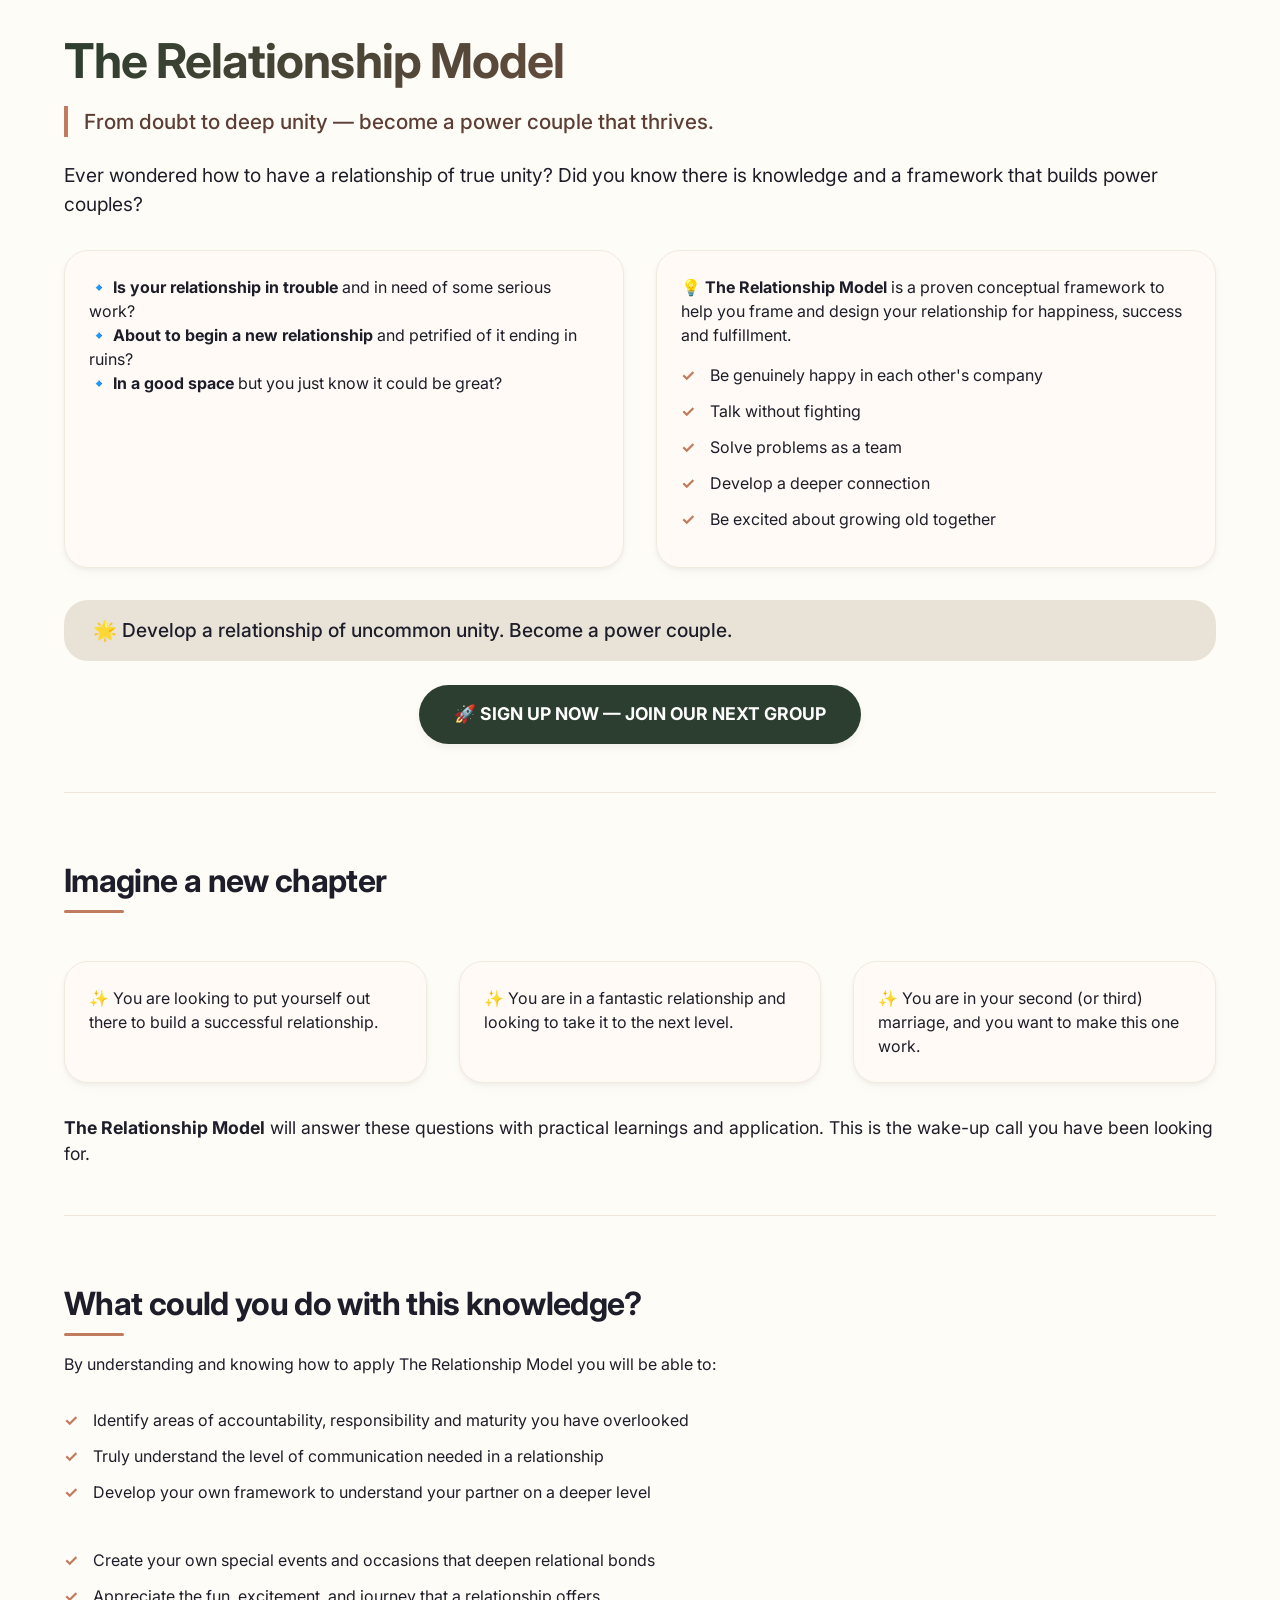
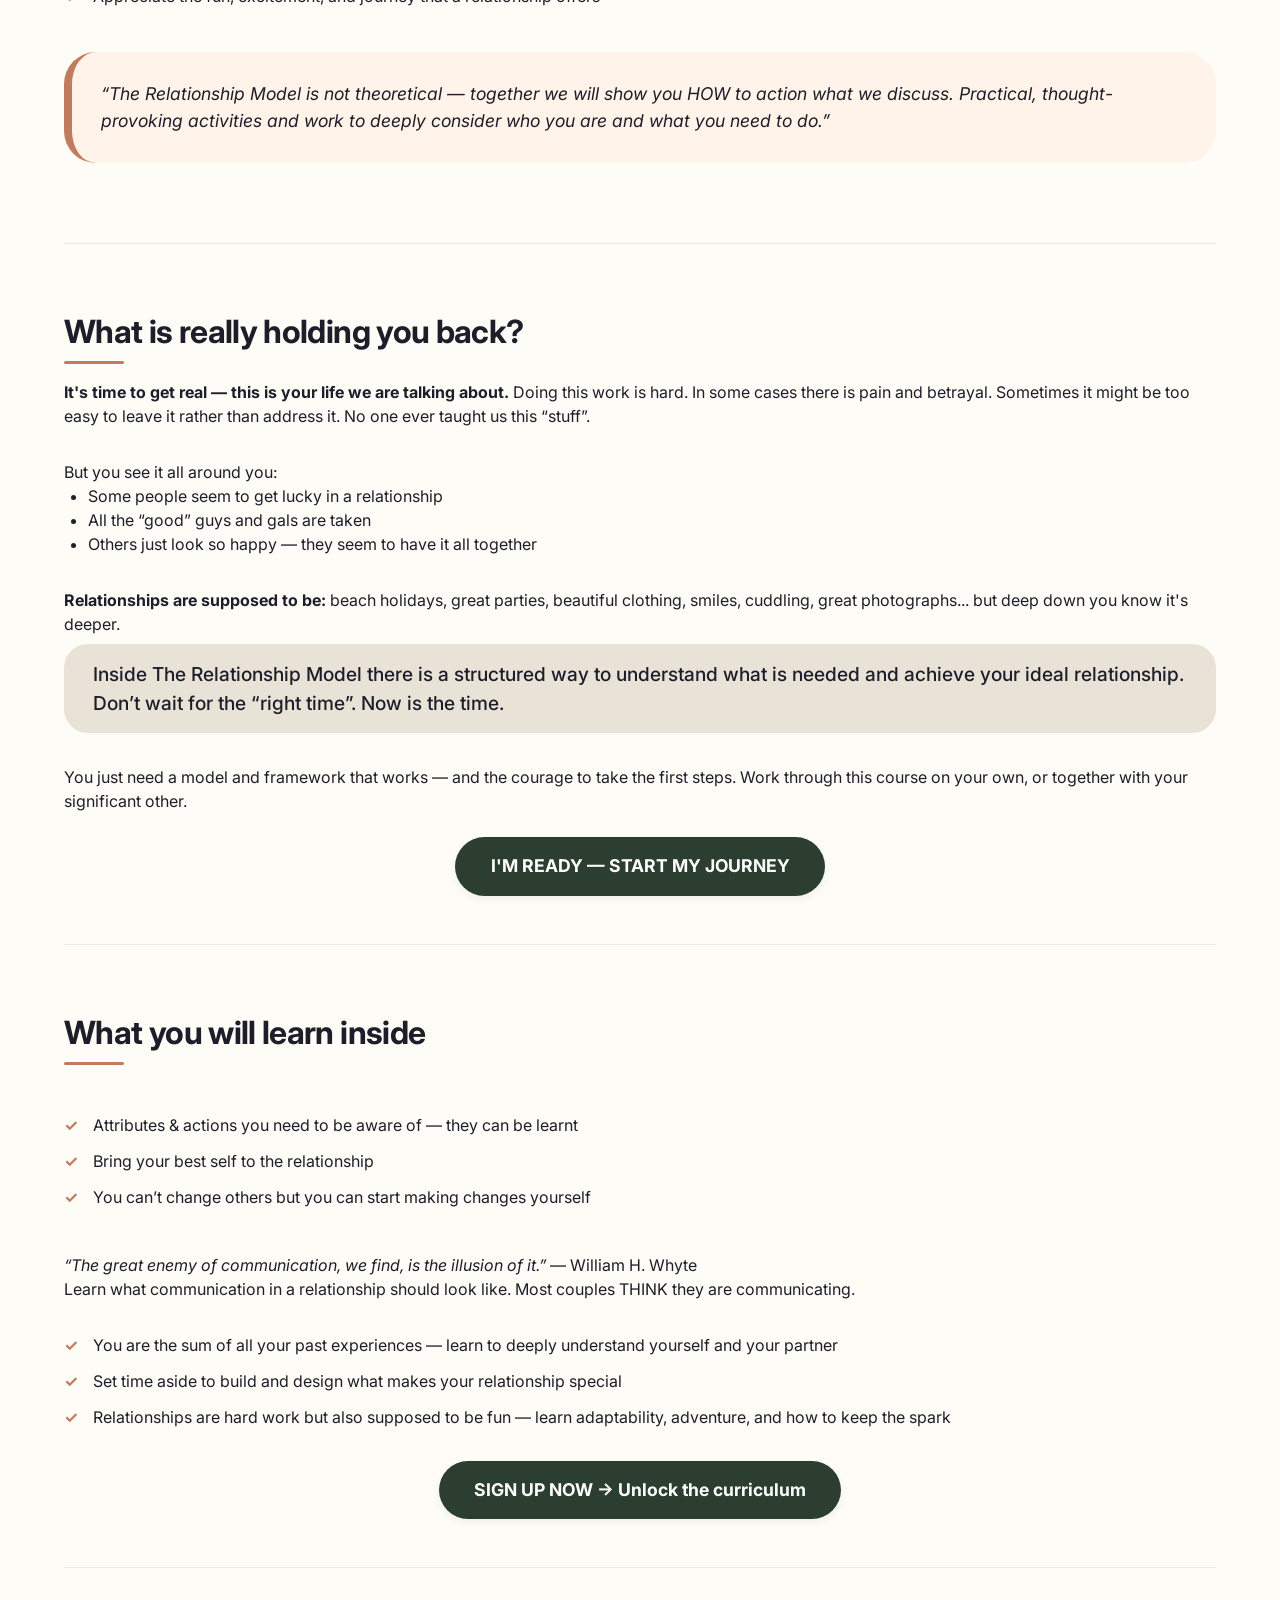
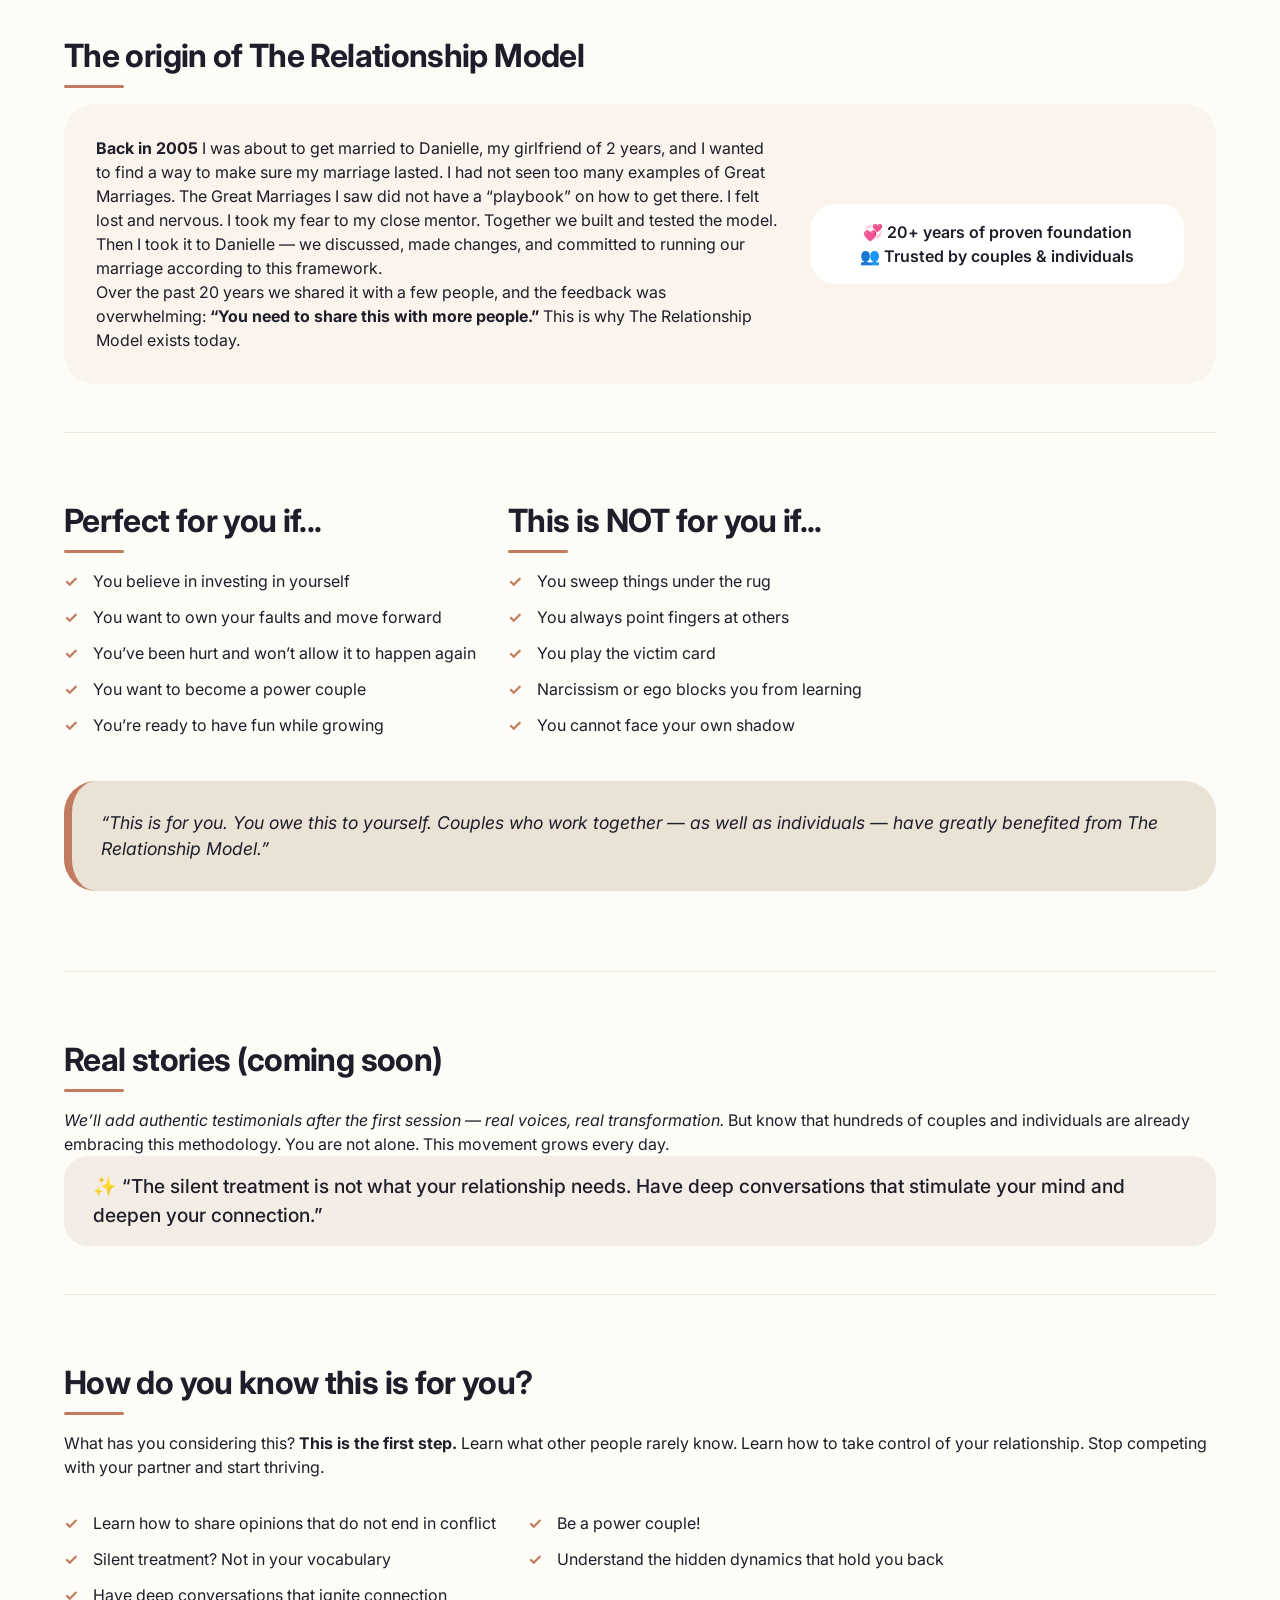
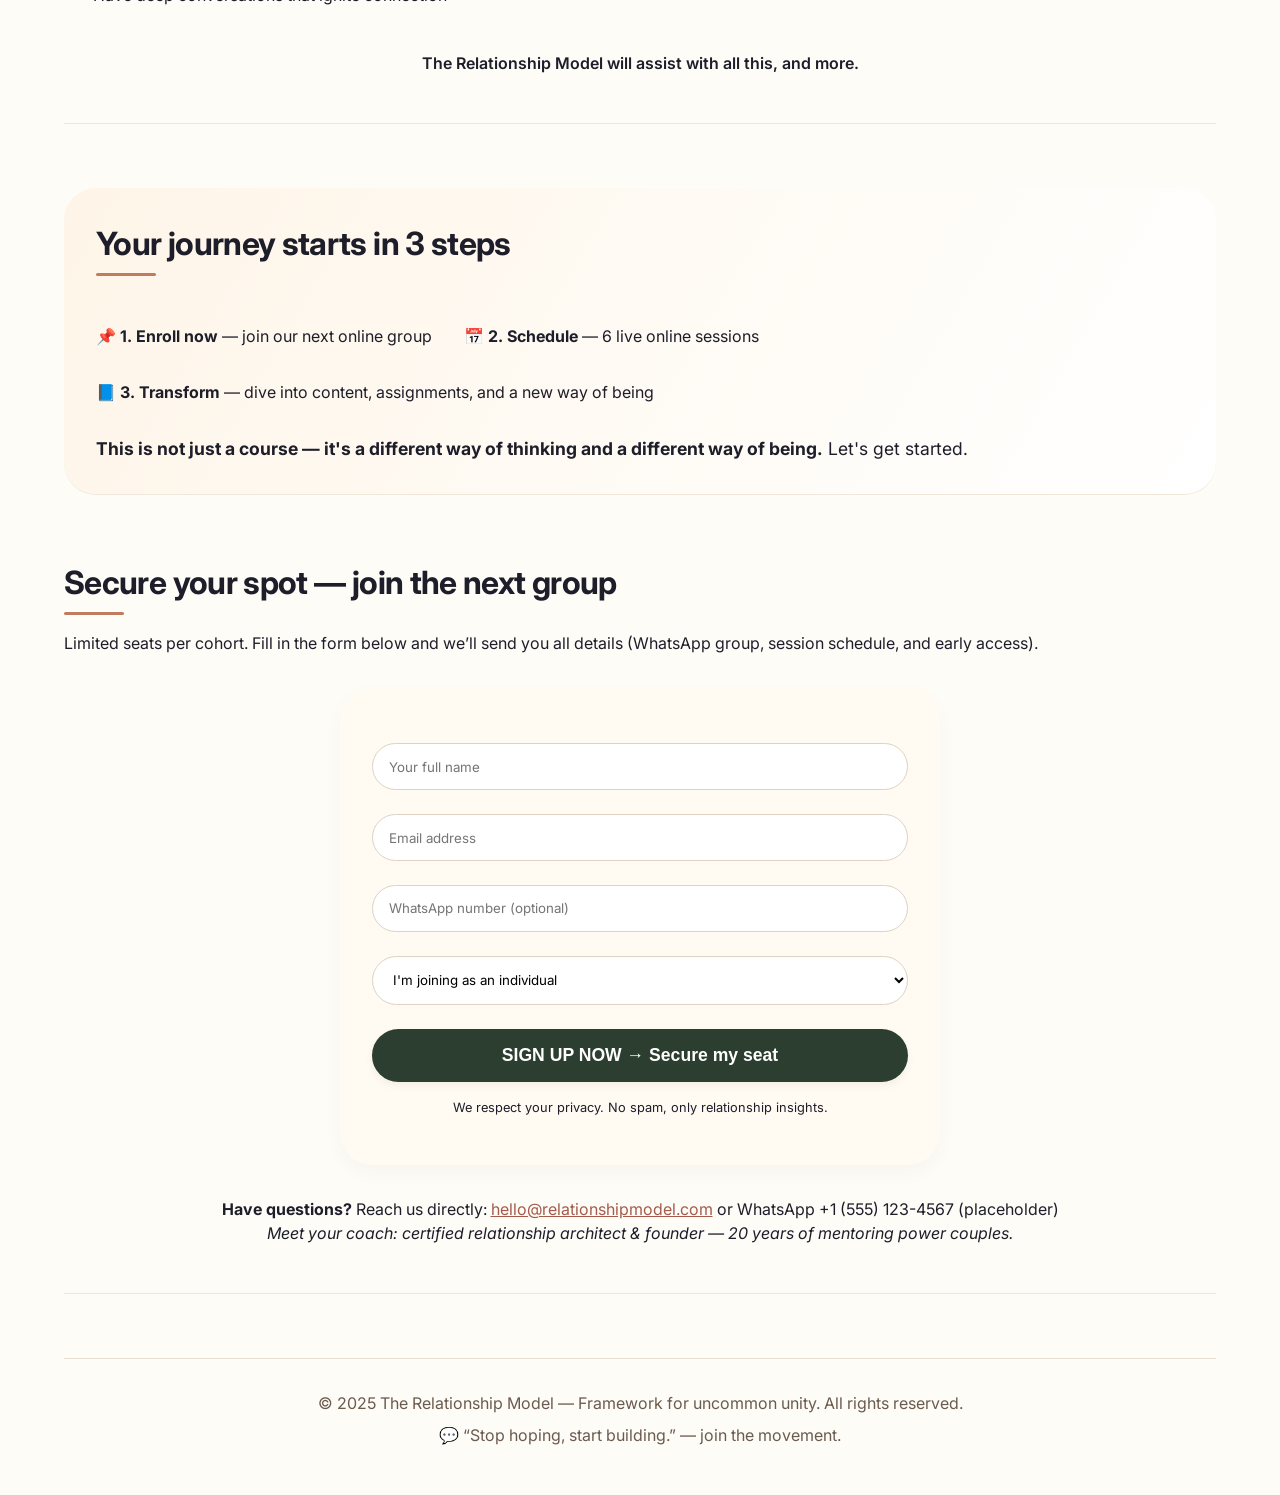
==== test.html @ ba4038a3 "feat: adjust relationship model structure" ====
<!DOCTYPE html>
<html lang="en">
<head>
    <meta charset="UTF-8">
    <meta name="viewport" content="width=device-width, initial-scale=1.0, viewport-fit=cover">
    <title>The Relationship Model | Build a Relationship of Uncommon Unity</title>
    <!-- Google Fonts & simple CSS reset -->
    <link href="https://fonts.googleapis.com/css2?family=Inter:opsz,wght@14..32,300;14..32,400;14..32,500;14..32,600;14..32,700;14..32,800&display=swap" rel="stylesheet">
    <style>
        * {
            margin: 0;
            padding: 0;
            box-sizing: border-box;
        }

        body {
            font-family: 'Inter', sans-serif;
            background-color: #fefcf7;
            color: #1e1e2a;
            line-height: 1.5;
            scroll-behavior: smooth;
        }

        .container {
            max-width: 1200px;
            margin: 0 auto;
            padding: 2rem 1.5rem;
        }

        .section {
            margin-bottom: 4rem;
            border-bottom: 1px solid #f0e7da;
            padding-bottom: 3rem;
        }

        .section:last-child {
            border-bottom: none;
        }

        h1, h2, h3 {
            font-weight: 700;
            letter-spacing: -0.02em;
        }

        h1 {
            font-size: 3rem;
            line-height: 1.2;
            background: linear-gradient(135deg, #2c3e2f, #a55b4c);
            -webkit-background-clip: text;
            background-clip: text;
            color: transparent;
            margin-bottom: 1rem;
        }

        h2 {
            font-size: 2rem;
            margin-bottom: 1.5rem;
            position: relative;
            display: inline-block;
        }
        h2:after {
            content: '';
            position: absolute;
            bottom: -8px;
            left: 0;
            width: 60px;
            height: 3px;
            background: #c17b5e;
            border-radius: 2px;
        }

        .tagline {
            font-size: 1.3rem;
            color: #5c3e35;
            font-weight: 500;
            margin-bottom: 1.5rem;
            border-left: 4px solid #c17b5e;
            padding-left: 1rem;
        }

        .grid-2 {
            display: flex;
            flex-wrap: wrap;
            gap: 2rem;
            margin: 2rem 0;
        }
        .grid-item {
            flex: 1 1 280px;
            background: #fffaf5;
            padding: 1.5rem;
            border-radius: 1.5rem;
            box-shadow: 0 6px 14px rgba(0,0,0,0.02), 0 2px 4px rgba(0,0,0,0.05);
            border: 1px solid #f3eadf;
        }

        .benefits-list {
            list-style: none;
        }
        .benefits-list li {
            margin-bottom: 0.75rem;
            padding-left: 1.8rem;
            position: relative;
        }
        .benefits-list li:before {
            content: "✓";
            color: #c17b5e;
            font-weight: bold;
            position: absolute;
            left: 0;
        }

        .btn-primary {
            display: inline-block;
            background: #2c3e2f;
            color: white;
            font-weight: 700;
            padding: 1rem 2.2rem;
            border-radius: 60px;
            text-decoration: none;
            transition: all 0.2s ease;
            border: none;
            cursor: pointer;
            font-size: 1.1rem;
            box-shadow: 0 4px 8px rgba(0,0,0,0.05);
        }
        .btn-primary:hover {
            background: #1f2c21;
            transform: translateY(-2px);
            box-shadow: 0 12px 20px rgba(0,0,0,0.1);
        }
        .btn-outline {
            background: transparent;
            border: 2px solid #2c3e2f;
            color: #2c3e2f;
        }
        .btn-outline:hover {
            background: #2c3e2f;
            color: white;
        }

        .center {
            text-align: center;
        }
        .quote {
            font-style: italic;
            background: #fff3ea;
            padding: 1.8rem;
            border-radius: 2rem;
            margin: 2rem 0;
            border-left: 8px solid #c17b5e;
            font-size: 1.1rem;
        }
        .founder-story {
            display: flex;
            flex-wrap: wrap;
            gap: 2rem;
            align-items: center;
            background: #faf4ed;
            border-radius: 2rem;
            padding: 2rem;
        }
        .story-text {
            flex: 2;
        }
        .story-badge {
            flex: 1;
            background: white;
            border-radius: 1.5rem;
            padding: 1rem;
            text-align: center;
            font-weight: 600;
        }
        .funnel-highlight {
            background: linear-gradient(120deg, #fef5e8, #fff);
            border-radius: 2rem;
            padding: 2rem;
        }
        .callout {
            font-size: 1.2rem;
            background: #e9e2d7;
            border-radius: 1.5rem;
            padding: 1rem 1.8rem;
            font-weight: 500;
        }
        footer {
            text-align: center;
            padding: 2rem 0 1rem;
            color: #6b5a4e;
            border-top: 1px solid #e7ddd2;
            margin-top: 2rem;
        }
        @media (max-width: 700px) {
            h1 { font-size: 2.3rem; }
            .container { padding: 1.5rem; }
            .section { margin-bottom: 2.5rem; }
        }
        .form-group {
            margin: 1.5rem 0;
        }
        input, select {
            width: 100%;
            padding: 0.9rem 1rem;
            border-radius: 60px;
            border: 1px solid #ddd2c4;
            font-family: inherit;
            background: white;
        }
        .success-msg {
            background: #d4e2d0;
            color: #1e4620;
            padding: 1rem;
            border-radius: 40px;
            margin-top: 1rem;
        }
    </style>
</head>
<body>
<div class="container">
    <!-- Hero Section: Catchy headline + tagline + funnel intro -->
    <div class="section">
        <h1>The Relationship Model</h1>
        <div class="tagline">From doubt to deep unity — become a power couple that thrives.</div>
        <p style="font-size: 1.2rem; margin-bottom: 1rem;">Ever wondered how to have a relationship of true unity? Did you know there is knowledge and a framework that builds power couples?</p>
        <div class="grid-2">
            <div class="grid-item">
                <p>🔹 <strong>Is your relationship in trouble</strong> and in need of some serious work?</p>
                <p>🔹 <strong>About to begin a new relationship</strong> and petrified of it ending in ruins?</p>
                <p>🔹 <strong>In a good space</strong> but you just know it could be great?</p>
            </div>
            <div class="grid-item">
                <p>💡 <strong>The Relationship Model</strong> is a proven conceptual framework to help you frame and design your relationship for happiness, success and fulfillment.</p>
                <ul class="benefits-list" style="margin-top: 1rem;">
                    <li>Be genuinely happy in each other's company</li>
                    <li>Talk without fighting</li>
                    <li>Solve problems as a team</li>
                    <li>Develop a deeper connection</li>
                    <li>Be excited about growing old together</li>
                </ul>
            </div>
        </div>
        <div class="callout" style="margin: 1rem 0;">
            🌟 Develop a relationship of uncommon unity. Become a power couple.
        </div>
        <div class="center" style="margin-top: 1.5rem;">
            <a href="#signup" class="btn-primary">🚀 SIGN UP NOW — JOIN OUR NEXT GROUP</a>
        </div>
    </div>

    <!-- Vision / Future possibilities -->
    <div class="section">
        <h2>Imagine a new chapter</h2>
        <div class="grid-2">
            <div class="grid-item">✨ You are looking to put yourself out there to build a successful relationship.</div>
            <div class="grid-item">✨ You are in a fantastic relationship and looking to take it to the next level.</div>
            <div class="grid-item">✨ You are in your second (or third) marriage, and you want to make this one work.</div>
        </div>
        <p style="font-size: 1.1rem;"><strong>The Relationship Model</strong> will answer these questions with practical learnings and application. This is the wake-up call you have been looking for.</p>
    </div>

    <!-- What could you do differently -->
    <div class="section">
        <h2>What could you do with this knowledge?</h2>
        <p>By understanding and knowing how to apply The Relationship Model you will be able to:</p>
        <div class="grid-2">
            <div>
                <ul class="benefits-list">
                    <li>Identify areas of accountability, responsibility and maturity you have overlooked</li>
                    <li>Truly understand the level of communication needed in a relationship</li>
                    <li>Develop your own framework to understand your partner on a deeper level</li>
                </ul>
            </div>
            <div>
                <ul class="benefits-list">
                    <li>Create your own special events and occasions that deepen relational bonds</li>
                    <li>Appreciate the fun, excitement, and journey that a relationship offers</li>
                </ul>
            </div>
        </div>
        <div class="quote">
            “The Relationship Model is not theoretical — together we will show you HOW to action what we discuss. Practical, thought-provoking activities and work to deeply consider who you are and what you need to do.”
        </div>
    </div>

    <!-- Addressing fear / what holds people back -->
    <div class="section">
        <h2>What is really holding you back?</h2>
        <p><strong>It's time to get real — this is your life we are talking about.</strong> Doing this work is hard. In some cases there is pain and betrayal. Sometimes it might be too easy to leave it rather than address it. No one ever taught us this “stuff”.</p>
        <div class="grid-2">
            <div>
                <p>But you see it all around you:</p>
                <ul style="margin-left: 1.5rem;">
                    <li>Some people seem to get lucky in a relationship</li>
                    <li>All the “good” guys and gals are taken</li>
                    <li>Others just look so happy — they seem to have it all together</li>
                </ul>
            </div>
            <div>
                <p><strong>Relationships are supposed to be:</strong> beach holidays, great parties, beautiful clothing, smiles, cuddling, great photographs... but deep down you know it's deeper.</p>
                <p class="callout" style="margin-top: 0.5rem;">Inside The Relationship Model there is a structured way to understand what is needed and achieve your ideal relationship. Don’t wait for the “right time”. Now is the time.</p>
            </div>
        </div>
        <p>You just need a model and framework that works — and the courage to take the first steps. Work through this course on your own, or together with your significant other.</p>
        <div class="center" style="margin-top: 1.5rem;">
            <a href="#signup" class="btn-primary">I'M READY — START MY JOURNEY</a>
        </div>
    </div>

    <!-- What you will learn -->
    <div class="section">
        <h2>What you will learn inside</h2>
        <div class="grid-2">
            <div>
                <ul class="benefits-list">
                    <li>Attributes & actions you need to be aware of — they can be learnt</li>
                    <li>Bring your best self to the relationship</li>
                    <li>You can’t change others but you can start making changes yourself</li>
                </ul>
            </div>
            <div>
                <p><em>“The great enemy of communication, we find, is the illusion of it.”</em> — William H. Whyte</p>
                <p>Learn what communication in a relationship should look like. Most couples THINK they are communicating.</p>
            </div>
        </div>
        <ul class="benefits-list">
            <li>You are the sum of all your past experiences — learn to deeply understand yourself and your partner</li>
            <li>Set time aside to build and design what makes your relationship special</li>
            <li>Relationships are hard work but also supposed to be fun — learn adaptability, adventure, and how to keep the spark</li>
        </ul>
        <div class="center" style="margin: 2rem 0 0;">
            <a href="#signup" class="btn-primary">SIGN UP NOW → Unlock the curriculum</a>
        </div>
    </div>

    <!-- Origin story: how product came to be -->
    <div class="section">
        <h2>The origin of The Relationship Model</h2>
        <div class="founder-story">
            <div class="story-text">
                <p><strong>Back in 2005</strong> I was about to get married to Danielle, my girlfriend of 2 years, and I wanted to find a way to make sure my marriage lasted. I had not seen too many examples of Great Marriages. The Great Marriages I saw did not have a “playbook” on how to get there. I felt lost and nervous. I took my fear to my close mentor. Together we built and tested the model. Then I took it to Danielle — we discussed, made changes, and committed to running our marriage according to this framework.</p>
                <p>Over the past 20 years we shared it with a few people, and the feedback was overwhelming: <strong>“You need to share this with more people.”</strong> This is why The Relationship Model exists today.</p>
            </div>
            <div class="story-badge">
                💞 20+ years of proven foundation<br>👥 Trusted by couples & individuals
            </div>
        </div>
    </div>

    <!-- Who is this for / not for -->
    <div class="section">
        <div class="grid-2">
            <div>
                <h2 style="margin-top: 0;">Perfect for you if...</h2>
                <ul class="benefits-list">
                    <li>You believe in investing in yourself</li>
                    <li>You want to own your faults and move forward</li>
                    <li>You’ve been hurt and won’t allow it to happen again</li>
                    <li>You want to become a power couple</li>
                    <li>You’re ready to have fun while growing</li>
                </ul>
            </div>
            <div>
                <h2 style="margin-top: 0;">This is NOT for you if...</h2>
                <ul class="benefits-list">
                    <li>You sweep things under the rug</li>
                    <li>You always point fingers at others</li>
                    <li>You play the victim card</li>
                    <li>Narcissism or ego blocks you from learning</li>
                    <li>You cannot face your own shadow</li>
                </ul>
            </div>
        </div>
        <div class="quote" style="background: #eae2d5;">
            “This is for you. You owe this to yourself. Couples who work together — as well as individuals — have greatly benefited from The Relationship Model.”
        </div>
    </div>

    <!-- social proof placeholder + validation text -->
    <div class="section">
        <h2>Real stories (coming soon)</h2>
        <p><em>We’ll add authentic testimonials after the first session — real voices, real transformation.</em> But know that hundreds of couples and individuals are already embracing this methodology. You are not alone. This movement grows every day.</p>
        <div class="callout" style="background: #f3ede5;">✨ “The silent treatment is not what your relationship needs. Have deep conversations that stimulate your mind and deepen your connection.”</div>
    </div>

    <!-- How do you know this is for you? + first step -->
    <div class="section">
        <h2>How do you know this is for you?</h2>
        <p>What has you considering this? <strong>This is the first step.</strong> Learn what other people rarely know. Learn how to take control of your relationship. Stop competing with your partner and start thriving.</p>
        <div class="grid-2">
            <div>
                <ul class="benefits-list">
                    <li>Learn how to share opinions that do not end in conflict</li>
                    <li>Silent treatment? Not in your vocabulary</li>
                    <li>Have deep conversations that ignite connection</li>
                </ul>
            </div>
            <div>
                <ul class="benefits-list">
                    <li>Be a power couple!</li>
                    <li>Understand the hidden dynamics that hold you back</li>
                </ul>
            </div>
        </div>
        <p class="center" style="font-weight: 600;">The Relationship Model will assist with all this, and more.</p>
    </div>

    <!-- Quick summary of process -->
    <div class="section funnel-highlight">
        <h2>Your journey starts in 3 steps</h2>
        <div class="grid-2">
            <div>📌 <strong>1. Enroll now</strong> — join our next online group</div>
            <div>📅 <strong>2. Schedule</strong> — 6 live online sessions</div>
            <div>📘 <strong>3. Transform</strong> — dive into content, assignments, and a new way of being</div>
        </div>
        <p style="margin-top: 1rem; font-size: 1.1rem;"><strong>This is not just a course — it's a different way of thinking and a different way of being.</strong> Let's get started.</p>
    </div>

    <!-- SIGNUP FORM (Google Form alternative + lead capture) -->
    <div id="signup" class="section">
        <h2>Secure your spot — join the next group</h2>
        <p>Limited seats per cohort. Fill in the form below and we’ll send you all details (WhatsApp group, session schedule, and early access).</p>
        <div style="max-width: 600px; margin: 2rem auto; background: #fffaf2; padding: 2rem; border-radius: 2rem; box-shadow: 0 8px 20px rgba(0,0,0,0.03);">
            <form id="leadForm">
                <div class="form-group">
                    <input type="text" id="name" placeholder="Your full name" required>
                </div>
                <div class="form-group">
                    <input type="email" id="email" placeholder="Email address" required>
                </div>
                <div class="form-group">
                    <input type="tel" id="phone" placeholder="WhatsApp number (optional)" >
                </div>
                <div class="form-group">
                    <select id="interest">
                        <option value="individual">I'm joining as an individual</option>
                        <option value="couple">I'm joining with my partner</option>
                        <option value="exploring">Still exploring, send info</option>
                    </select>
                </div>
                <div class="center">
                    <button type="submit" class="btn-primary" style="width: 100%;">SIGN UP NOW → Secure my seat</button>
                </div>
                <p style="font-size: 0.8rem; margin-top: 1rem; text-align: center;">We respect your privacy. No spam, only relationship insights.</p>
            </form>
            <div id="formFeedback" style="margin-top: 1rem;"></div>
        </div>
        <div class="center">
            <p><strong>Have questions?</strong> Reach us directly: <a href="mailto:hello@relationshipmodel.com" style="color:#a55b4c;">hello@relationshipmodel.com</a> or WhatsApp +1 (555) 123-4567 (placeholder)</p>
            <p><em>Meet your coach: certified relationship architect & founder — 20 years of mentoring power couples.</em></p>
        </div>
    </div>

    <footer>
        <p>© 2025 The Relationship Model — Framework for uncommon unity. All rights reserved.</p>
        <p style="margin-top: 0.5rem;">💬 “Stop hoping, start building.” — join the movement.</p>
    </footer>
</div>

<script>
    // simple sign-up handler with mock storage + success message (demo integration)
    const form = document.getElementById('leadForm');
    const feedbackDiv = document.getElementById('formFeedback');

    form.addEventListener('submit', function(e) {
        e.preventDefault();
        const name = document.getElementById('name').value.trim();
        const email = document.getElementById('email').value.trim();
        const phone = document.getElementById('phone').value.trim();
        const interest = document.getElementById('interest').value;

        if (!name || !email) {
            feedbackDiv.innerHTML = '<div class="success-msg" style="background:#ffe0cc; color:#a03200;">❌ Please fill in name and email to continue.</div>';
            return;
        }

        // simulate saving to local storage or Google Form hook (this is a demo)
        const leadData = { name, email, phone, interest, timestamp: new Date().toISOString() };
        console.log('Lead captured:', leadData);
        // You could replace with actual Google Form Web App URL or store locally
        // Show success message and optional redirect
        feedbackDiv.innerHTML = `<div class="success-msg">✨ Thank you ${name}! You're on the list. We’ll email you with group dates and access to The Relationship Model orientation. Check your inbox (and spam) ✨</div>`;
        form.reset();
        // optional: trigger analytics or meta pixel
        setTimeout(() => {
            feedbackDiv.innerHTML = '';
        }, 8000);
    });

    // subtle scroll effect for CTA buttons (smooth)
    document.querySelectorAll('a[href^="#"]').forEach(anchor => {
        anchor.addEventListener('click', function(e) {
            const targetId = this.getAttribute('href');
            if(targetId === '#') return;
            const targetElem = document.querySelector(targetId);
            if(targetElem) {
                e.preventDefault();
                targetElem.scrollIntoView({ behavior: 'smooth', block: 'start' });
            }
        });
    });
    
    // optional: small interactive demo to show the relational approach
    console.log("The Relationship Model — built for unity & power couples");
</script>
</body>
</html>
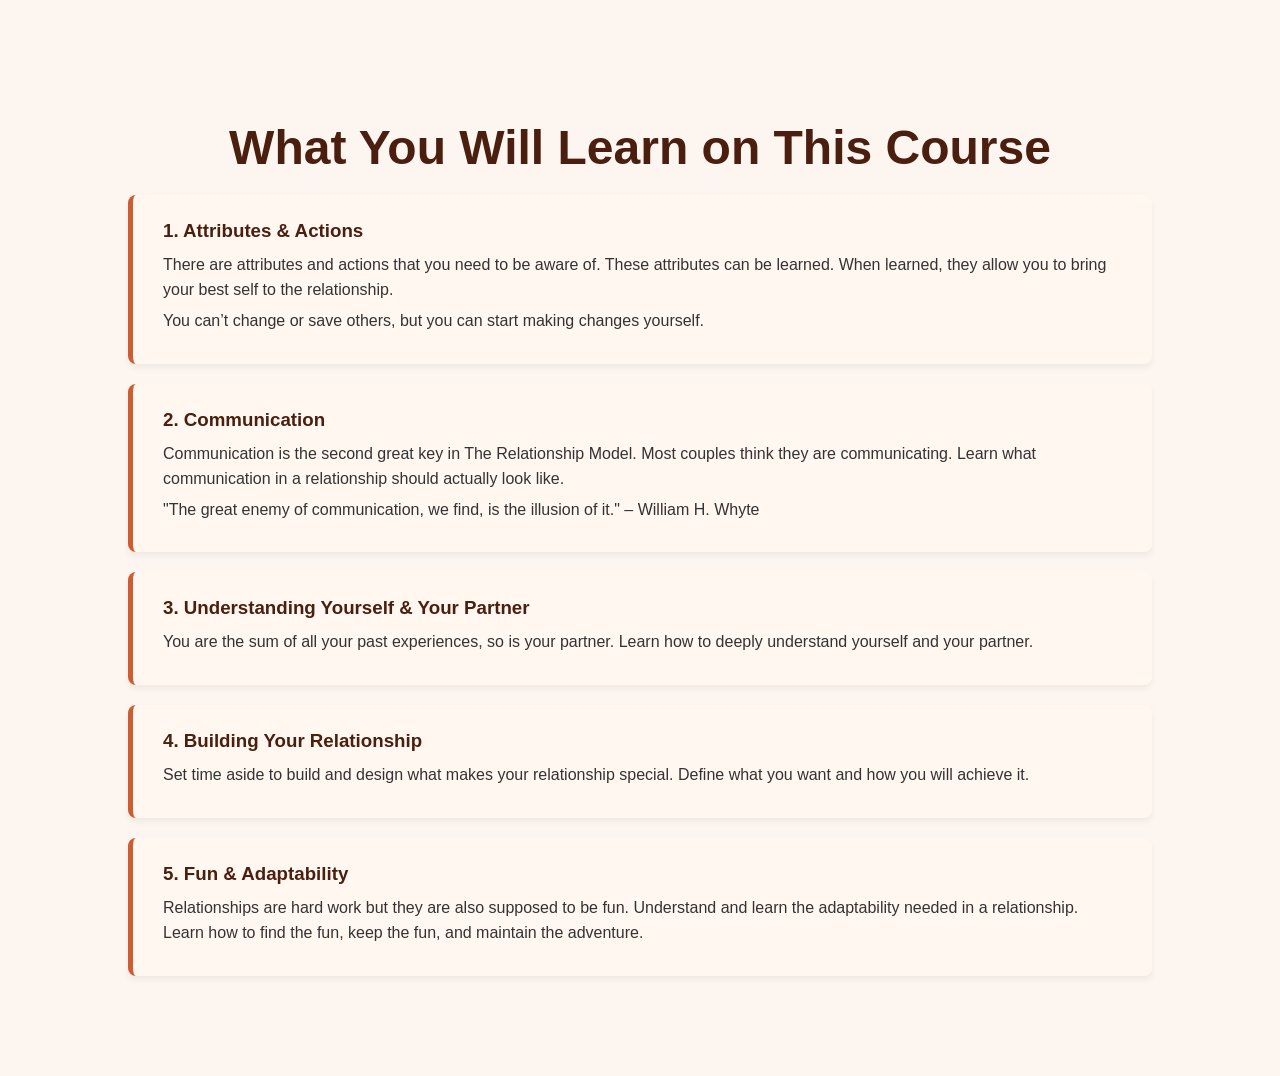
==== commit d7b6ed50: "feat: update the relationship model ui" ====
--- a/test.html
+++ b/test.html
@@ -1,505 +1,127 @@
 <!DOCTYPE html>
 <html lang="en">
 <head>
-    <meta charset="UTF-8">
-    <meta name="viewport" content="width=device-width, initial-scale=1.0, viewport-fit=cover">
-    <title>The Relationship Model | Build a Relationship of Uncommon Unity</title>
-    <!-- Google Fonts & simple CSS reset -->
-    <link href="https://fonts.googleapis.com/css2?family=Inter:opsz,wght@14..32,300;14..32,400;14..32,500;14..32,600;14..32,700;14..32,800&display=swap" rel="stylesheet">
-    <style>
-        * {
-            margin: 0;
-            padding: 0;
-            box-sizing: border-box;
-        }
+<meta charset="UTF-8">
+<meta name="viewport" content="width=device-width, initial-scale=1.0">
+<title>The Relationship Model Course</title>
+<style>
+body {
+  margin: 0;
+  font-family: 'Arial', sans-serif;
+  background: #fdf6f0;
+  color: #333;
+}
 
-        body {
-            font-family: 'Inter', sans-serif;
-            background-color: #fefcf7;
-            color: #1e1e2a;
-            line-height: 1.5;
-            scroll-behavior: smooth;
-        }
+/* SECTION */
+.course-section {
+  padding: 80px 10%;
+  max-width: 1200px;
+  margin: 0 auto;
+}
 
-        .container {
-            max-width: 1200px;
-            margin: 0 auto;
-            padding: 2rem 1.5rem;
-        }
+/* SECTION HEADER */
+.course-section h1 {
+  font-size: 48px;
+  color: #4a1f0f;
+  text-align: center;
+  margin-bottom: 20px;
+}
 
-        .section {
-            margin-bottom: 4rem;
-            border-bottom: 1px solid #f0e7da;
-            padding-bottom: 3rem;
-        }
+/* LESSONS */
+.lesson {
+  background: #fff7f0;
+  padding: 25px 30px;
+  border-left: 5px solid #cc5c32;
+  margin-bottom: 20px;
+  border-radius: 8px;
+  box-shadow: 0 4px 6px rgba(0,0,0,0.05);
+}
 
-        .section:last-child {
-            border-bottom: none;
-        }
+.lesson h3 {
+  margin: 0 0 10px;
+  color: #4a1f0f;
+}
 
-        h1, h2, h3 {
-            font-weight: 700;
-            letter-spacing: -0.02em;
-        }
+.lesson p {
+  margin: 5px 0;
+  line-height: 1.6;
+}
 
-        h1 {
-            font-size: 3rem;
-            line-height: 1.2;
-            background: linear-gradient(135deg, #2c3e2f, #a55b4c);
-            -webkit-background-clip: text;
-            background-clip: text;
-            color: transparent;
-            margin-bottom: 1rem;
-        }
+/* QUOTE */
 
-        h2 {
-            font-size: 2rem;
-            margin-bottom: 1.5rem;
-            position: relative;
-            display: inline-block;
-        }
-        h2:after {
-            content: '';
-            position: absolute;
-            bottom: -8px;
-            left: 0;
-            width: 60px;
-            height: 3px;
-            background: #c17b5e;
-            border-radius: 2px;
-        }
+/* CALL TO ACTION */
+.cta {
+  text-align: center;
+  margin-top: 50px;
+}
 
-        .tagline {
-            font-size: 1.3rem;
-            color: #5c3e35;
-            font-weight: 500;
-            margin-bottom: 1.5rem;
-            border-left: 4px solid #c17b5e;
-            padding-left: 1rem;
-        }
+.cta a {
+  display: inline-block;
+  background: #4a1f0f;
+  color: #fff;
+  padding: 15px 40px;
+  font-size: 20px;
+  text-decoration: none;
+  border-radius: 50px;
+  transition: background 0.3s ease;
+}
 
-        .grid-2 {
-            display: flex;
-            flex-wrap: wrap;
-            gap: 2rem;
-            margin: 2rem 0;
-        }
-        .grid-item {
-            flex: 1 1 280px;
-            background: #fffaf5;
-            padding: 1.5rem;
-            border-radius: 1.5rem;
-            box-shadow: 0 6px 14px rgba(0,0,0,0.02), 0 2px 4px rgba(0,0,0,0.05);
-            border: 1px solid #f3eadf;
-        }
+.cta a:hover {
+  background: #cc5c32;
+}
 
-        .benefits-list {
-            list-style: none;
-        }
-        .benefits-list li {
-            margin-bottom: 0.75rem;
-            padding-left: 1.8rem;
-            position: relative;
-        }
-        .benefits-list li:before {
-            content: "✓";
-            color: #c17b5e;
-            font-weight: bold;
-            position: absolute;
-            left: 0;
-        }
+/* RESPONSIVE */
+@media (max-width: 768px) {
+  .course-section h1 {
+    font-size: 36px;
+  }
 
-        .btn-primary {
-            display: inline-block;
-            background: #2c3e2f;
-            color: white;
-            font-weight: 700;
-            padding: 1rem 2.2rem;
-            border-radius: 60px;
-            text-decoration: none;
-            transition: all 0.2s ease;
-            border: none;
-            cursor: pointer;
-            font-size: 1.1rem;
-            box-shadow: 0 4px 8px rgba(0,0,0,0.05);
-        }
-        .btn-primary:hover {
-            background: #1f2c21;
-            transform: translateY(-2px);
-            box-shadow: 0 12px 20px rgba(0,0,0,0.1);
-        }
-        .btn-outline {
-            background: transparent;
-            border: 2px solid #2c3e2f;
-            color: #2c3e2f;
-        }
-        .btn-outline:hover {
-            background: #2c3e2f;
-            color: white;
-        }
+  .course-section p.subtitle {
+    font-size: 18px;
+  }
 
-        .center {
-            text-align: center;
-        }
-        .quote {
-            font-style: italic;
-            background: #fff3ea;
-            padding: 1.8rem;
-            border-radius: 2rem;
-            margin: 2rem 0;
-            border-left: 8px solid #c17b5e;
-            font-size: 1.1rem;
-        }
-        .founder-story {
-            display: flex;
-            flex-wrap: wrap;
-            gap: 2rem;
-            align-items: center;
-            background: #faf4ed;
-            border-radius: 2rem;
-            padding: 2rem;
-        }
-        .story-text {
-            flex: 2;
-        }
-        .story-badge {
-            flex: 1;
-            background: white;
-            border-radius: 1.5rem;
-            padding: 1rem;
-            text-align: center;
-            font-weight: 600;
-        }
-        .funnel-highlight {
-            background: linear-gradient(120deg, #fef5e8, #fff);
-            border-radius: 2rem;
-            padding: 2rem;
-        }
-        .callout {
-            font-size: 1.2rem;
-            background: #e9e2d7;
-            border-radius: 1.5rem;
-            padding: 1rem 1.8rem;
-            font-weight: 500;
-        }
-        footer {
-            text-align: center;
-            padding: 2rem 0 1rem;
-            color: #6b5a4e;
-            border-top: 1px solid #e7ddd2;
-            margin-top: 2rem;
-        }
-        @media (max-width: 700px) {
-            h1 { font-size: 2.3rem; }
-            .container { padding: 1.5rem; }
-            .section { margin-bottom: 2.5rem; }
-        }
-        .form-group {
-            margin: 1.5rem 0;
-        }
-        input, select {
-            width: 100%;
-            padding: 0.9rem 1rem;
-            border-radius: 60px;
-            border: 1px solid #ddd2c4;
-            font-family: inherit;
-            background: white;
-        }
-        .success-msg {
-            background: #d4e2d0;
-            color: #1e4620;
-            padding: 1rem;
-            border-radius: 40px;
-            margin-top: 1rem;
-        }
-    </style>
+  .lesson h3 {
+    font-size: 20px;
+  }
+
+  .course-quote {
+    font-size: 18px;
+  }
+}
+</style>
 </head>
 <body>
-<div class="container">
-    <!-- Hero Section: Catchy headline + tagline + funnel intro -->
-    <div class="section">
-        <h1>The Relationship Model</h1>
-        <div class="tagline">From doubt to deep unity — become a power couple that thrives.</div>
-        <p style="font-size: 1.2rem; margin-bottom: 1rem;">Ever wondered how to have a relationship of true unity? Did you know there is knowledge and a framework that builds power couples?</p>
-        <div class="grid-2">
-            <div class="grid-item">
-                <p>🔹 <strong>Is your relationship in trouble</strong> and in need of some serious work?</p>
-                <p>🔹 <strong>About to begin a new relationship</strong> and petrified of it ending in ruins?</p>
-                <p>🔹 <strong>In a good space</strong> but you just know it could be great?</p>
-            </div>
-            <div class="grid-item">
-                <p>💡 <strong>The Relationship Model</strong> is a proven conceptual framework to help you frame and design your relationship for happiness, success and fulfillment.</p>
-                <ul class="benefits-list" style="margin-top: 1rem;">
-                    <li>Be genuinely happy in each other's company</li>
-                    <li>Talk without fighting</li>
-                    <li>Solve problems as a team</li>
-                    <li>Develop a deeper connection</li>
-                    <li>Be excited about growing old together</li>
-                </ul>
-            </div>
-        </div>
-        <div class="callout" style="margin: 1rem 0;">
-            🌟 Develop a relationship of uncommon unity. Become a power couple.
-        </div>
-        <div class="center" style="margin-top: 1.5rem;">
-            <a href="#signup" class="btn-primary">🚀 SIGN UP NOW — JOIN OUR NEXT GROUP</a>
-        </div>
-    </div>
 
-    <!-- Vision / Future possibilities -->
-    <div class="section">
-        <h2>Imagine a new chapter</h2>
-        <div class="grid-2">
-            <div class="grid-item">✨ You are looking to put yourself out there to build a successful relationship.</div>
-            <div class="grid-item">✨ You are in a fantastic relationship and looking to take it to the next level.</div>
-            <div class="grid-item">✨ You are in your second (or third) marriage, and you want to make this one work.</div>
-        </div>
-        <p style="font-size: 1.1rem;"><strong>The Relationship Model</strong> will answer these questions with practical learnings and application. This is the wake-up call you have been looking for.</p>
-    </div>
+<section class="course-section">
+  <h1>What You Will Learn on This Course</h1>
 
-    <!-- What could you do differently -->
-    <div class="section">
-        <h2>What could you do with this knowledge?</h2>
-        <p>By understanding and knowing how to apply The Relationship Model you will be able to:</p>
-        <div class="grid-2">
-            <div>
-                <ul class="benefits-list">
-                    <li>Identify areas of accountability, responsibility and maturity you have overlooked</li>
-                    <li>Truly understand the level of communication needed in a relationship</li>
-                    <li>Develop your own framework to understand your partner on a deeper level</li>
-                </ul>
-            </div>
-            <div>
-                <ul class="benefits-list">
-                    <li>Create your own special events and occasions that deepen relational bonds</li>
-                    <li>Appreciate the fun, excitement, and journey that a relationship offers</li>
-                </ul>
-            </div>
-        </div>
-        <div class="quote">
-            “The Relationship Model is not theoretical — together we will show you HOW to action what we discuss. Practical, thought-provoking activities and work to deeply consider who you are and what you need to do.”
-        </div>
-    </div>
+  <div class="lesson">
+    <h3>1. Attributes & Actions</h3>
+    <p>There are attributes and actions that you need to be aware of. These attributes can be learned. When learned, they allow you to bring your best self to the relationship.</p>
+    <p>You can’t change or save others, but you can start making changes yourself.</p>
+  </div>
 
-    <!-- Addressing fear / what holds people back -->
-    <div class="section">
-        <h2>What is really holding you back?</h2>
-        <p><strong>It's time to get real — this is your life we are talking about.</strong> Doing this work is hard. In some cases there is pain and betrayal. Sometimes it might be too easy to leave it rather than address it. No one ever taught us this “stuff”.</p>
-        <div class="grid-2">
-            <div>
-                <p>But you see it all around you:</p>
-                <ul style="margin-left: 1.5rem;">
-                    <li>Some people seem to get lucky in a relationship</li>
-                    <li>All the “good” guys and gals are taken</li>
-                    <li>Others just look so happy — they seem to have it all together</li>
-                </ul>
-            </div>
-            <div>
-                <p><strong>Relationships are supposed to be:</strong> beach holidays, great parties, beautiful clothing, smiles, cuddling, great photographs... but deep down you know it's deeper.</p>
-                <p class="callout" style="margin-top: 0.5rem;">Inside The Relationship Model there is a structured way to understand what is needed and achieve your ideal relationship. Don’t wait for the “right time”. Now is the time.</p>
-            </div>
-        </div>
-        <p>You just need a model and framework that works — and the courage to take the first steps. Work through this course on your own, or together with your significant other.</p>
-        <div class="center" style="margin-top: 1.5rem;">
-            <a href="#signup" class="btn-primary">I'M READY — START MY JOURNEY</a>
-        </div>
-    </div>
+  <div class="lesson">
+    <h3>2. Communication</h3>
+    <p>Communication is the second great key in The Relationship Model. Most couples think they are communicating. Learn what communication in a relationship should actually look like.</p>
+    <p>"The great enemy of communication, we find, is the illusion of it." – William H. Whyte</p>
+  </div>
 
-    <!-- What you will learn -->
-    <div class="section">
-        <h2>What you will learn inside</h2>
-        <div class="grid-2">
-            <div>
-                <ul class="benefits-list">
-                    <li>Attributes & actions you need to be aware of — they can be learnt</li>
-                    <li>Bring your best self to the relationship</li>
-                    <li>You can’t change others but you can start making changes yourself</li>
-                </ul>
-            </div>
-            <div>
-                <p><em>“The great enemy of communication, we find, is the illusion of it.”</em> — William H. Whyte</p>
-                <p>Learn what communication in a relationship should look like. Most couples THINK they are communicating.</p>
-            </div>
-        </div>
-        <ul class="benefits-list">
-            <li>You are the sum of all your past experiences — learn to deeply understand yourself and your partner</li>
-            <li>Set time aside to build and design what makes your relationship special</li>
-            <li>Relationships are hard work but also supposed to be fun — learn adaptability, adventure, and how to keep the spark</li>
-        </ul>
-        <div class="center" style="margin: 2rem 0 0;">
-            <a href="#signup" class="btn-primary">SIGN UP NOW → Unlock the curriculum</a>
-        </div>
-    </div>
+  <div class="lesson">
+    <h3>3. Understanding Yourself & Your Partner</h3>
+    <p>You are the sum of all your past experiences, so is your partner. Learn how to deeply understand yourself and your partner.</p>
+  </div>
 
-    <!-- Origin story: how product came to be -->
-    <div class="section">
-        <h2>The origin of The Relationship Model</h2>
-        <div class="founder-story">
-            <div class="story-text">
-                <p><strong>Back in 2005</strong> I was about to get married to Danielle, my girlfriend of 2 years, and I wanted to find a way to make sure my marriage lasted. I had not seen too many examples of Great Marriages. The Great Marriages I saw did not have a “playbook” on how to get there. I felt lost and nervous. I took my fear to my close mentor. Together we built and tested the model. Then I took it to Danielle — we discussed, made changes, and committed to running our marriage according to this framework.</p>
-                <p>Over the past 20 years we shared it with a few people, and the feedback was overwhelming: <strong>“You need to share this with more people.”</strong> This is why The Relationship Model exists today.</p>
-            </div>
-            <div class="story-badge">
-                💞 20+ years of proven foundation<br>👥 Trusted by couples & individuals
-            </div>
-        </div>
-    </div>
+  <div class="lesson">
+    <h3>4. Building Your Relationship</h3>
+    <p>Set time aside to build and design what makes your relationship special. Define what you want and how you will achieve it.</p>
+  </div>
 
-    <!-- Who is this for / not for -->
-    <div class="section">
-        <div class="grid-2">
-            <div>
-                <h2 style="margin-top: 0;">Perfect for you if...</h2>
-                <ul class="benefits-list">
-                    <li>You believe in investing in yourself</li>
-                    <li>You want to own your faults and move forward</li>
-                    <li>You’ve been hurt and won’t allow it to happen again</li>
-                    <li>You want to become a power couple</li>
-                    <li>You’re ready to have fun while growing</li>
-                </ul>
-            </div>
-            <div>
-                <h2 style="margin-top: 0;">This is NOT for you if...</h2>
-                <ul class="benefits-list">
-                    <li>You sweep things under the rug</li>
-                    <li>You always point fingers at others</li>
-                    <li>You play the victim card</li>
-                    <li>Narcissism or ego blocks you from learning</li>
-                    <li>You cannot face your own shadow</li>
-                </ul>
-            </div>
-        </div>
-        <div class="quote" style="background: #eae2d5;">
-            “This is for you. You owe this to yourself. Couples who work together — as well as individuals — have greatly benefited from The Relationship Model.”
-        </div>
-    </div>
+  <div class="lesson">
+    <h3>5. Fun & Adaptability</h3>
+    <p>Relationships are hard work but they are also supposed to be fun. Understand and learn the adaptability needed in a relationship. Learn how to find the fun, keep the fun, and maintain the adventure.</p>
+  </div>
+</section>
 
-    <!-- social proof placeholder + validation text -->
-    <div class="section">
-        <h2>Real stories (coming soon)</h2>
-        <p><em>We’ll add authentic testimonials after the first session — real voices, real transformation.</em> But know that hundreds of couples and individuals are already embracing this methodology. You are not alone. This movement grows every day.</p>
-        <div class="callout" style="background: #f3ede5;">✨ “The silent treatment is not what your relationship needs. Have deep conversations that stimulate your mind and deepen your connection.”</div>
-    </div>
-
-    <!-- How do you know this is for you? + first step -->
-    <div class="section">
-        <h2>How do you know this is for you?</h2>
-        <p>What has you considering this? <strong>This is the first step.</strong> Learn what other people rarely know. Learn how to take control of your relationship. Stop competing with your partner and start thriving.</p>
-        <div class="grid-2">
-            <div>
-                <ul class="benefits-list">
-                    <li>Learn how to share opinions that do not end in conflict</li>
-                    <li>Silent treatment? Not in your vocabulary</li>
-                    <li>Have deep conversations that ignite connection</li>
-                </ul>
-            </div>
-            <div>
-                <ul class="benefits-list">
-                    <li>Be a power couple!</li>
-                    <li>Understand the hidden dynamics that hold you back</li>
-                </ul>
-            </div>
-        </div>
-        <p class="center" style="font-weight: 600;">The Relationship Model will assist with all this, and more.</p>
-    </div>
-
-    <!-- Quick summary of process -->
-    <div class="section funnel-highlight">
-        <h2>Your journey starts in 3 steps</h2>
-        <div class="grid-2">
-            <div>📌 <strong>1. Enroll now</strong> — join our next online group</div>
-            <div>📅 <strong>2. Schedule</strong> — 6 live online sessions</div>
-            <div>📘 <strong>3. Transform</strong> — dive into content, assignments, and a new way of being</div>
-        </div>
-        <p style="margin-top: 1rem; font-size: 1.1rem;"><strong>This is not just a course — it's a different way of thinking and a different way of being.</strong> Let's get started.</p>
-    </div>
-
-    <!-- SIGNUP FORM (Google Form alternative + lead capture) -->
-    <div id="signup" class="section">
-        <h2>Secure your spot — join the next group</h2>
-        <p>Limited seats per cohort. Fill in the form below and we’ll send you all details (WhatsApp group, session schedule, and early access).</p>
-        <div style="max-width: 600px; margin: 2rem auto; background: #fffaf2; padding: 2rem; border-radius: 2rem; box-shadow: 0 8px 20px rgba(0,0,0,0.03);">
-            <form id="leadForm">
-                <div class="form-group">
-                    <input type="text" id="name" placeholder="Your full name" required>
-                </div>
-                <div class="form-group">
-                    <input type="email" id="email" placeholder="Email address" required>
-                </div>
-                <div class="form-group">
-                    <input type="tel" id="phone" placeholder="WhatsApp number (optional)" >
-                </div>
-                <div class="form-group">
-                    <select id="interest">
-                        <option value="individual">I'm joining as an individual</option>
-                        <option value="couple">I'm joining with my partner</option>
-                        <option value="exploring">Still exploring, send info</option>
-                    </select>
-                </div>
-                <div class="center">
-                    <button type="submit" class="btn-primary" style="width: 100%;">SIGN UP NOW → Secure my seat</button>
-                </div>
-                <p style="font-size: 0.8rem; margin-top: 1rem; text-align: center;">We respect your privacy. No spam, only relationship insights.</p>
-            </form>
-            <div id="formFeedback" style="margin-top: 1rem;"></div>
-        </div>
-        <div class="center">
-            <p><strong>Have questions?</strong> Reach us directly: <a href="mailto:hello@relationshipmodel.com" style="color:#a55b4c;">hello@relationshipmodel.com</a> or WhatsApp +1 (555) 123-4567 (placeholder)</p>
-            <p><em>Meet your coach: certified relationship architect & founder — 20 years of mentoring power couples.</em></p>
-        </div>
-    </div>
-
-    <footer>
-        <p>© 2025 The Relationship Model — Framework for uncommon unity. All rights reserved.</p>
-        <p style="margin-top: 0.5rem;">💬 “Stop hoping, start building.” — join the movement.</p>
-    </footer>
-</div>
-
-<script>
-    // simple sign-up handler with mock storage + success message (demo integration)
-    const form = document.getElementById('leadForm');
-    const feedbackDiv = document.getElementById('formFeedback');
-
-    form.addEventListener('submit', function(e) {
-        e.preventDefault();
-        const name = document.getElementById('name').value.trim();
-        const email = document.getElementById('email').value.trim();
-        const phone = document.getElementById('phone').value.trim();
-        const interest = document.getElementById('interest').value;
-
-        if (!name || !email) {
-            feedbackDiv.innerHTML = '<div class="success-msg" style="background:#ffe0cc; color:#a03200;">❌ Please fill in name and email to continue.</div>';
-            return;
-        }
-
-        // simulate saving to local storage or Google Form hook (this is a demo)
-        const leadData = { name, email, phone, interest, timestamp: new Date().toISOString() };
-        console.log('Lead captured:', leadData);
-        // You could replace with actual Google Form Web App URL or store locally
-        // Show success message and optional redirect
-        feedbackDiv.innerHTML = `<div class="success-msg">✨ Thank you ${name}! You're on the list. We’ll email you with group dates and access to The Relationship Model orientation. Check your inbox (and spam) ✨</div>`;
-        form.reset();
-        // optional: trigger analytics or meta pixel
-        setTimeout(() => {
-            feedbackDiv.innerHTML = '';
-        }, 8000);
-    });
-
-    // subtle scroll effect for CTA buttons (smooth)
-    document.querySelectorAll('a[href^="#"]').forEach(anchor => {
-        anchor.addEventListener('click', function(e) {
-            const targetId = this.getAttribute('href');
-            if(targetId === '#') return;
-            const targetElem = document.querySelector(targetId);
-            if(targetElem) {
-                e.preventDefault();
-                targetElem.scrollIntoView({ behavior: 'smooth', block: 'start' });
-            }
-        });
-    });
-    
-    // optional: small interactive demo to show the relational approach
-    console.log("The Relationship Model — built for unity & power couples");
-</script>
 </body>
 </html>
